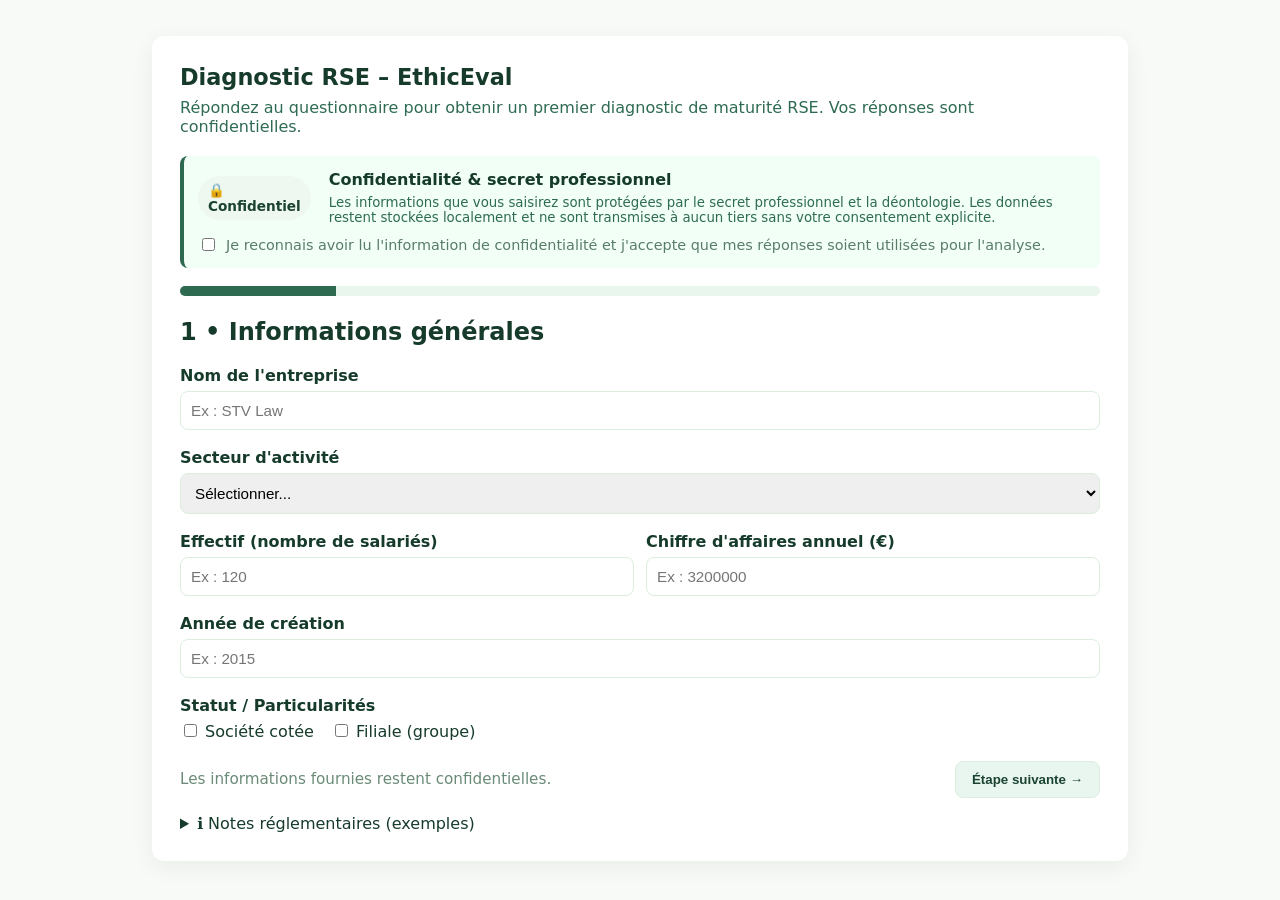
==== diagnostic.html @ 949f3e45 "Add files via upload" ====
<!DOCTYPE html>
<html lang="fr">
<head>
  <meta charset="utf-8" />
  <meta name="viewport" content="width=device-width,initial-scale=1" />
  <title>Diagnostic RSE – EthicEval</title>
  <link rel="stylesheet" href="style.css" />
  <style>
    body { font-family:Inter, system-ui, -apple-system, "Segoe UI", Roboto, "Helvetica Neue", Arial; margin:0; background:#f7faf6; color:#163b2b; }
    .container { max-width:920px; margin:36px auto; padding:28px; background:#fff; border-radius:12px; box-shadow:0 6px 24px rgba(12,34,24,0.06); }
    h1 { margin:0 0 8px 0; font-size:1.4rem; }
    p.lead { margin:8px 0 20px 0; color:#2f6b53; }
    .confidential { background:#f1fff6; border-left:4px solid #2d6a4f; padding:14px; border-radius:8px; margin-bottom:18px; }
    .confidential small { display:block; color:#2f6b53; margin-top:6px; }
    form { margin-top:10px; }
    .progress-bar { height:10px; background:#e8f6ee; border-radius:999px; overflow:hidden; margin-bottom:22px; }
    .progress { height:10px; background:#2d6a4f; width:0%; transition:width .35s ease; }
    .step { display:none; }
    .step.active { display:block; }
    .group { margin-bottom:18px; }
    .group .title { font-weight:700; margin-bottom:6px; }
    .options label { margin-right:14px; cursor:pointer; }
    input[type="text"], input[type="number"], input[type="date"], select, textarea, input[type="file"] { width:100%; padding:10px; border-radius:8px; border:1px solid #dbeede; box-sizing:border-box; font-size:0.95rem; }
    .nav { display:flex; justify-content:space-between; align-items:center; margin-top:20px; gap:8px; flex-wrap:wrap; }
    button { background:#1b4332; color:white; border:none; padding:10px 16px; border-radius:8px; cursor:pointer; font-weight:700; }
    button.secondary { background:#e9f6ef; color:#1b4332; border:1px solid #dbeede; }
    .helper { display:inline-block; margin-left:8px; padding:4px 8px; border-radius:8px; font-size:0.85rem; background:#f1fff6; border:1px solid #dbeede; color:#2f6b53; cursor:default; }
    details { margin-top:14px; }
    .muted { color:#6a8b77; font-size:0.95rem; }
    .hidden { display:none !important; }
    .alert { background:#fff4e6; border:1px solid #ffd8a8; padding:12px; border-radius:8px; color:#6a3b00; margin-bottom:12px; }
    .small { font-size:0.9rem; color:#5a7c6a; }
    .tag { display:inline-block; padding:6px 10px; border-radius:999px; background:#eef7f0; color:#1b4332; font-weight:700; margin-right:8px; font-size:0.85rem; }
    .faq details { margin-top:10px; }
  </style>
</head>
<body>
  <div class="container">
    <h1>Diagnostic RSE – EthicEval</h1>
    <p class="lead">Répondez au questionnaire pour obtenir un premier diagnostic de maturité RSE. Vos réponses sont confidentielles.</p>

    <div class="confidential" role="region" aria-label="Confidentialité">
      <div style="display:flex;align-items:center;gap:10px">
        <div class="tag">🔒 Confidentiel</div>
        <div>
          <strong>Confidentialité & secret professionnel</strong>
          <small>Les informations que vous saisirez sont protégées par le secret professionnel et la déontologie. Les données restent stockées localement et ne sont transmises à aucun tiers sans votre consentement explicite.</small>
        </div>
      </div>
      <div style="margin-top:10px">
        <label style="display:flex;gap:8px;align-items:center">
          <input id="ack_confidential" type="checkbox">
          <span class="small">Je reconnais avoir lu l'information de confidentialité et j'accepte que mes réponses soient utilisées pour l'analyse.</span>
        </label>
      </div>
    </div>

    <form id="diagnosticForm" autocomplete="off" novalidate>
      <div class="progress-bar" aria-hidden="true"><div class="progress" id="progress"></div></div>

      <!-- ========== ÉTAPE 1 : INFOS GÉNÉRALES ========== -->
      <div class="step active" data-step="1" id="step-1">
        <h2>1 • Informations générales</h2>
        <div class="group">
          <div class="title">Nom de l'entreprise</div>
          <input name="nom_entreprise" type="text" placeholder="Ex : STV Law">
        </div>
        <div class="group">
          <div class="title">Secteur d'activité</div>
          <select name="secteur">
            <option value="">Sélectionner...</option>
            <option value="industrie">Industrie</option>
            <option value="services">Services</option>
            <option value="commerce">Commerce</option>
            <option value="public">Secteur public / parapublic</option>
            <option value="autre">Autre</option>
          </select>
        </div>
        <div class="group" style="display:grid;grid-template-columns:1fr 1fr; gap:12px;">
          <div>
            <div class="title">Effectif (nombre de salariés)</div>
            <input name="effectif" id="effectif" type="number" min="0" placeholder="Ex : 120">
          </div>
          <div>
            <div class="title">Chiffre d'affaires annuel (€)</div>
            <input name="ca" id="ca" type="text" inputmode="numeric" placeholder="Ex : 3200000">
          </div>
        </div>
        <div class="group">
          <div class="title">Année de création</div>
          <input name="creation" type="number" min="1800" max="2100" placeholder="Ex : 2015">
        </div>
        <div class="group">
          <div class="title">Statut / Particularités</div>
          <label><input type="checkbox" name="statut_cote" value="oui"> Société cotée</label>
          <label style="margin-left:12px"><input type="checkbox" name="statut_filiale" value="oui"> Filiale (groupe)</label>
        </div>
        <div class="nav">
          <div class="muted">Les informations fournies restent confidentielles.</div>
          <div>
            <button type="button" id="next-to-gov" class="secondary">Étape suivante →</button>
          </div>
        </div>
      </div>

      <!-- ========== ÉTAPE 2 : GOUVERNANCE & ÉTHIQUE ========== -->
      <div class="step" data-step="2" id="step-2">
        <h2>2 • Gouvernance & éthique</h2>
        <div class="group">
          <div class="title">Disposez-vous d'un code de conduite / charte éthique ?</div>
          <div class="options">
            <label><input type="radio" name="code_conduite" value="oui"> Oui</label>
            <label><input type="radio" name="code_conduite" value="encours"> En cours</label>
            <label><input type="radio" name="code_conduite" value="non"> Non</label>
          </div>
        </div>
        <div class="group">
          <div class="title">Procédure de signalement (lanceurs d'alerte) ?</div>
          <div class="options">
            <label><input type="radio" name="alerte" value="oui"> Oui</label>
            <label><input type="radio" name="alerte" value="non"> Non</label>
          </div>
        </div>
        <div class="group">
          <div class="title">Formation RSE / conformité pour la direction ?</div>
          <div class="options">
            <label><input type="radio" name="formation_dir" value="oui"> Oui</label>
            <label><input type="radio" name="formation_dir" value="non"> Non</label>
          </div>
        </div>
        <div class="group">
          <div class="title">Raison d'être ou société à mission ?</div>
          <div class="options">
            <label><input type="radio" name="raison_etre" value="oui"> Oui</label>
            <label><input type="radio" name="raison_etre" value="non"> Non</label>
          </div>
        </div>
        <div class="group" data-min-employees="250" data-min-ca="40000000">
          <div class="title">Comité RSE / comité de durabilité ?</div>
          <div class="options">
            <label><input type="radio" name="comite_rse" value="oui"> Oui</label>
            <label><input type="radio" name="comite_rse" value="non"> Non</label>
          </div>
        </div>
        <div class="group" data-min-employees="250" data-min-ca="40000000">
          <div class="title">Cartographie des risques RSE ?</div>
          <div class="options">
            <label><input type="radio" name="carto_risques" value="oui"> Oui</label>
            <label><input type="radio" name="carto_risques" value="non"> Non</label>
          </div>
        </div>
        <div class="nav">
          <button type="button" id="back-to-1" class="secondary">← Retour</button>
          <button type="button" id="next-to-env">Étape suivante →</button>
        </div>
      </div>

      <!-- ========== ÉTAPE 3 : ENVIRONNEMENT ========== -->
      <div class="step" data-step="3" id="step-3">
        <h2>3 • Environnement</h2>
        <div class="group">
          <div class="title">Mesurez-vous vos émissions de gaz à effet de serre (Bilan GES) ?</div>
          <div class="options">
            <label><input type="radio" name="ges" value="oui"> Oui - scopes 1/2/3</label>
            <label><input type="radio" name="ges" value="partiel"> Partiellement</label>
            <label><input type="radio" name="ges" value="non"> Non</label>
          </div>
        </div>
        <div class="group">
          <div class="title">Plan de réduction des émissions et objectifs chiffrés ?</div>
          <div class="options">
            <label><input type="radio" name="plan_carbone" value="oui"> Oui</label>
            <label><input type="radio" name="plan_carbone" value="non"> Non</label>
          </div>
        </div>
        <div class="group" data-min-employees="250" data-min-ca="40000000">
          <div class="title">Reporting selon standards CSRD / ESRS ?</div>
          <div class="options">
            <label><input type="radio" name="reporting_esrs" value="oui"> Oui</label>
            <label><input type="radio" name="reporting_esrs" value="non"> Non</label>
          </div>
        </div>
        <div class="group">
          <div class="title">Politique achats responsables / critères environnementaux ?</div>
          <div class="options">
            <label><input type="radio" name="achats_responsables" value="oui"> Oui</label>
            <label><input type="radio" name="achats_responsables" value="non"> Non</label>
          </div>
        </div>
        <div class="group">
          <div class="title">Politique biodiversité / évaluation d'impact environnemental ?</div>
          <div class="options">
            <label><input type="radio" name="biodiversite" value="oui"> Oui</label>
            <label><input type="radio" name="biodiversite" value="non"> Non</label>
          </div>
        </div>
        <div class="nav">
          <button type="button" id="back-to-2" class="secondary">← Retour</button>
          <button type="button" id="next-to-social">Étape suivante →</button>
        </div>
      </div>

      <!-- ========== ÉTAPE 4 : SOCIAL & CAPITAL HUMAIN ========== -->
      <div class="step" data-step="4" id="step-4">
        <h2>4 • Social & capital humain</h2>
        <div class="group">
          <div class="title">Plan d'égalité professionnelle ?</div>
          <div class="options">
            <label><input type="radio" name="egalite" value="oui"> Oui</label>
            <label><input type="radio" name="egalite" value="encours"> En cours</label>
            <label><input type="radio" name="egalite" value="non"> Non</label>
          </div>
        </div>
        <div class="group">
          <div class="title">Politique diversité & inclusion ?</div>
          <div class="options">
            <label><input type="radio" name="diversite" value="oui"> Oui</label>
            <label><input type="radio" name="diversite" value="non"> Non</label>
          </div>
        </div>
        <div class="group">
          <div class="title">Actions prévention santé & sécurité (SST, RPS) ?</div>
          <div class="options">
            <label><input type="radio" name="sst" value="oui"> Oui</label>
            <label><input type="radio" name="sst" value="non"> Non</label>
          </div>
        </div>
        <div class="group" data-min-employees="250" data-min-ca="40000000">
          <div class="title">Dialogue social structuré / négociations QVT ?</div>
          <div class="options">
            <label><input type="radio" name="dialogue_social" value="oui"> Oui</label>
            <label><input type="radio" name="dialogue_social" value="non"> Non</label>
          </div>
        </div>
        <div class="group">
          <div class="title">Programmes de formation continue / upskilling ?</div>
          <div class="options">
            <label><input type="radio" name="formation_continue" value="oui"> Oui</label>
            <label><input type="radio" name="formation_continue" value="non"> Non</label>
          </div>
        </div>
        <div class="nav">
          <button type="button" id="back-to-3" class="secondary">← Retour</button>
          <button type="button" id="next-to-fourn">Étape suivante →</button>
        </div>
      </div>

      <!-- ========== ÉTAPE 5 : FOURNISSEURS & CHAÎNE D'APPROVISIONNEMENT ========== -->
      <div class="step" data-step="5" id="step-5">
        <h2>5 • Fournisseurs & chaîne d'approvisionnement</h2>
        <div class="group">
          <div class="title">Imposez-vous des critères RSE à vos fournisseurs ?</div>
          <div class="options">
            <label><input type="radio" name="fournisseurs" value="oui"> Oui</label>
            <label><input type="radio" name="fournisseurs" value="encours"> En cours</label>
            <label><input type="radio" name="fournisseurs" value="non"> Non</label>
          </div>
        </div>
        <div class="group" data-min-employees="500" data-min-ca="40000000">
          <div class="title">Plan de vigilance / cartographie risques fournisseurs ?</div>
          <div class="options">
            <label><input type="radio" name="devoir_vigilance" value="oui"> Oui</label>
            <label><input type="radio" name="devoir_vigilance" value="non"> Non</label>
          </div>
        </div>
        <div class="group">
          <div class="title">Réalisez-vous des audits RSE / questionnaires auprès de vos fournisseurs ?</div>
          <div class="options">
            <label><input type="radio" name="audit_fournisseurs" value="oui"> Oui</label>
            <label><input type="radio" name="audit_fournisseurs" value="non"> Non</label>
          </div>
        </div>
        <div class="nav">
          <button type="button" id="back-to-4" class="secondary">← Retour</button>
          <button type="button" id="next-to-docs">Étape suivante →</button>
        </div>
      </div>

      <!-- ========== ÉTAPE 6 : DÉPOSEZ VOS DOCUMENTS RSE ========== -->
      <div class="step" data-step="6" id="step-6">
        <h2>6 • Déposez vos documents RSE</h2>
        <p class="lead">Téléversez vos documents (charte éthique, bilan CO₂, règlement intérieur…). L’IA les analysera pour identifier vos points forts et vos axes d’amélioration.</p>

        <div class="group">
          <input type="file" name="docs_rse" id="docs_rse" multiple>
        </div>

        <div class="nav">
          <button type="button" id="back-to-5" class="secondary">← Retour</button>
          <button type="button" id="skip-docs" class="secondary">Passer cette étape →</button>
          <button type="submit" id="submit-docs">Terminer →</button>
        </div>

        <div class="faq">
          <details>
            <summary>Quels documents déposer ?</summary>
            <p>Charte éthique, bilan CO₂, règlement intérieur, politiques RSE ou tout document permettant d’évaluer vos pratiques.</p>
          </details>
          <details>
            <summary>Est-ce confidentiel ?</summary>
            <p>Oui. Tous les documents restent stockés localement et ne sont transmis à aucun tiers sans votre consentement.</p>
          </details>
        </div>
      </div>

    </form>

    <details style="margin-top:16px;">
      <summary>ℹ️ Notes réglementaires (exemples)</summary>
      <p class="small">Exemples d'obligations : PACTE, devoir de vigilance, CSRD/ESRS. Les seuils affichés servent à personnaliser le diagnostic et ne remplacent pas un audit juridique.</p>
    </details>

  </div>

  <script>
    const $ = (s, ctx=document) => ctx.querySelector(s);
    const $$ = (s, ctx=document) => Array.from(ctx.querySelectorAll(s));
    const steps = Array.from($$('.step'));
    const progressEl = $('#progress');
    let stepIndex = 0;
    const LS_PREFIX = 'ethiceval_';

    function lsSet(k, v) { try { localStorage.setItem(LS_PREFIX + k, v); } catch(e) {} }
    function lsGet(k) { try { return localStorage.getItem(LS_PREFIX + k); } catch(e){ return null; } }
    function lsAll() { const out = {}; try { for (let i=0;i<localStorage.length;i++) { const rawKey = localStorage.key(i); if (!rawKey.startsWith(LS_PREFIX)) continue; const key = rawKey.substring(LS_PREFIX.length); out[key] = localStorage.getItem(rawKey); } } catch(e){} return out; }

    function updateProgress() {
      const pct = Math.round(((stepIndex + 1) / steps.length) * 100);
      progressEl.style.width = pct + '%';
    }

    function showStep(index) {
      stepIndex = index;
      steps.forEach((s,i) => s.classList.toggle('active', i === index));
      updateProgress();
      setTimeout(() => {
        const first = steps[index].querySelector('input,select,textarea,button');
        if (first) first.focus();
      }, 100);
      applyConditionalVisibility();
    }

    function parseNumeric(val) { if (!val) return 0; const cleaned = String(val).replace(/[^\d.-]/g,''); const n = parseFloat(cleaned); return isNaN(n) ? 0 : n; }
    function getProfile() { const savedEffectif = lsGet('effectif') || $('#effectif').value || ''; const savedCa = lsGet('ca') || $('#ca').value || ''; const effectif = parseInt(savedEffectif) || 0; const ca = parseNumeric(savedCa) || 0; return { effectif, ca }; }

    function applyConditionalVisibility() {
      const { effectif, ca } = getProfile();
      $$('[data-min-employees], [data-min-ca]').forEach(el => {
        const minEmp = el.dataset.minEmployees ? parseInt(el.dataset.minEmployees) : null;
        const minCa = el.dataset.minCa ? parseFloat(el.dataset.minCa) : null;
        let show = true;
        if (minEmp && minCa) { show = (effectif >= minEmp) || (ca >= minCa); }
        else if (minEmp) { show = (effectif >= minEmp); }
        else if (minCa) { show = (ca >= minCa); }
        el.style.display = show ? 'block' : 'none';
      });
    }

    function restoreAll() {
      const all = lsAll();
      Object.keys(all).forEach(k => {
        const val = all[k];
        const el = document.querySelector(`[name="${k}"]`);
        if (!el) return;
        if (el.type === 'radio') {
          const r = document.querySelector(`[name="${k}"][value="${val}"]`);
          if (r) r.checked = true;
        } else if (el.type === 'checkbox') {
          if (el.value && el.value === val) el.checked = true;
          else el.checked = (val === 'true' || val === '1' || val === 'on');
        } else { el.value = val; }
      });
      applyConditionalVisibility();
    }

    function onInputChange(e) {
      const el = e.target;
      if (!el.name) return;
      if (el.type === 'radio') { if (el.checked) lsSet(el.name, el.value); }
      else if (el.type === 'checkbox') { lsSet(el.name, el.checked ? (el.value || 'true') : 'false'); }
      else { lsSet(el.name, el.value); }
      if (el.name === 'effectif' || el.name === 'ca') applyConditionalVisibility();
    }

    // Navigation boutons
    $('#next-to-gov').onclick = () => { if(!$('#ack_confidential').checked){alert("Veuillez accepter la confidentialité.");return;} lsSet('effectif',$('#effectif').value||''); lsSet('ca',$('#ca').value||''); showStep(1); };
    $('#back-to-1').onclick = () => showStep(0);
    $('#next-to-env').onclick = () => showStep(2);
    $('#back-to-2').onclick = () => showStep(1);
    $('#next-to-social').onclick = () => showStep(3);
    $('#back-to-3').onclick = () => showStep(2);
    $('#next-to-fourn').onclick = () => showStep(4);
    $('#back-to-4').onclick = () => showStep(3);
    $('#next-to-docs').onclick = () => showStep(5);
    $('#back-to-5').onclick = () => showStep(4);

    $('#skip-docs').onclick = () => { window.location.href='resultats.html'; };
    $('#submit-docs').onclick = () => { window.location.href='resultats.html'; };

    document.getElementById('diagnosticForm').addEventListener('submit', function(e){
      e.preventDefault();
      if (!$('#ack_confidential').checked) { alert("Veuillez accepter la confidentialité."); return; }
      $$('input,select,textarea').forEach(el => { if(!el.name) return; if(el.type==='radio'){if(el.checked) lsSet(el.name,el.value);} else if(el.type==='checkbox'){lsSet(el.name,el.checked?(el.value||'true'):'false');} else {lsSet(el.name,el.value);} });
      window.location.href='resultats.html';
    });

    $$('input,select,textarea').forEach(inp => { inp.addEventListener('change', onInputChange); inp.addEventListener('input', onInputChange); });

    window.addEventListener('load', () => { restoreAll(); updateProgress(); applyConditionalVisibility(); });
    document.addEventListener('keydown', function(e){ if(e.key==='Enter'){ const active = steps[stepIndex]; if(document.activeElement && document.activeElement.tagName==='TEXTAREA') return; e.preventDefault(); if(stepIndex<steps.length-1) showStep(stepIndex+1); }});
  </script>
</body>
</html>
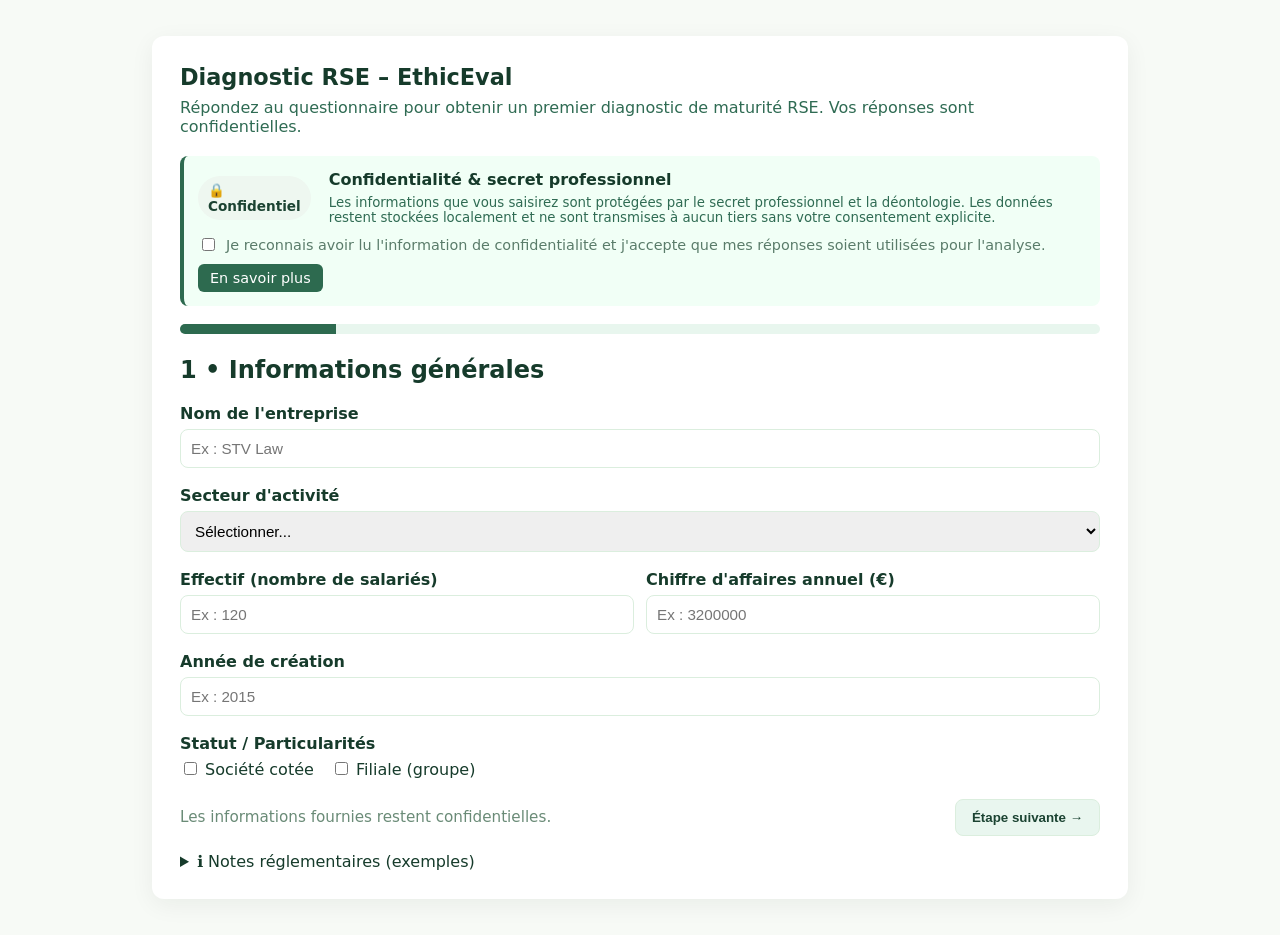
==== commit f72ec401: "Add files via upload" ====
--- a/diagnostic.html
+++ b/diagnostic.html
@@ -12,6 +12,7 @@
     p.lead { margin:8px 0 20px 0; color:#2f6b53; }
     .confidential { background:#f1fff6; border-left:4px solid #2d6a4f; padding:14px; border-radius:8px; margin-bottom:18px; }
     .confidential small { display:block; color:#2f6b53; margin-top:6px; }
+    .confidential .learn-more { margin-top:10px; display:inline-block; background:#2d6a4f; color:#fff; padding:6px 12px; border-radius:6px; text-decoration:none; font-size:0.9rem; }
     form { margin-top:10px; }
     .progress-bar { height:10px; background:#e8f6ee; border-radius:999px; overflow:hidden; margin-bottom:22px; }
     .progress { height:10px; background:#2d6a4f; width:0%; transition:width .35s ease; }
@@ -39,6 +40,7 @@
     <h1>Diagnostic RSE – EthicEval</h1>
     <p class="lead">Répondez au questionnaire pour obtenir un premier diagnostic de maturité RSE. Vos réponses sont confidentielles.</p>
 
+    <!-- ======= CONFIDENTIALITÉ À CHAQUE ÉTAPE ======= -->
     <div class="confidential" role="region" aria-label="Confidentialité">
       <div style="display:flex;align-items:center;gap:10px">
         <div class="tag">🔒 Confidentiel</div>
@@ -53,6 +55,7 @@
           <span class="small">Je reconnais avoir lu l'information de confidentialité et j'accepte que mes réponses soient utilisées pour l'analyse.</span>
         </label>
       </div>
+      <a href="politique-confidentialite.html" target="_blank" class="learn-more">En savoir plus</a>
     </div>
 
     <form id="diagnosticForm" autocomplete="off" novalidate>
@@ -266,8 +269,8 @@
         <div class="group">
           <div class="title">Réalisez-vous des audits RSE / questionnaires auprès de vos fournisseurs ?</div>
           <div class="options">
-            <label><input type="radio" name="audit_fournisseurs" value="oui"> Oui</label>
-            <label><input type="radio" name="audit_fournisseurs" value="non"> Non</label>
+            <label><input type="radio" name="audits_fournisseurs" value="oui"> Oui</label>
+            <label><input type="radio" name="audits_fournisseurs" value="non"> Non</label>
           </div>
         </div>
         <div class="nav">
@@ -276,33 +279,19 @@
         </div>
       </div>
 
-      <!-- ========== ÉTAPE 6 : DÉPOSEZ VOS DOCUMENTS RSE ========== -->
+      <!-- ========== ÉTAPE 6 : DOCUMENTS ========== -->
       <div class="step" data-step="6" id="step-6">
-        <h2>6 • Déposez vos documents RSE</h2>
-        <p class="lead">Téléversez vos documents (charte éthique, bilan CO₂, règlement intérieur…). L’IA les analysera pour identifier vos points forts et vos axes d’amélioration.</p>
-
-        <div class="group">
-          <input type="file" name="docs_rse" id="docs_rse" multiple>
-        </div>
-
+        <h2>6 • Documents</h2>
+        <div class="group">
+          <div class="title">Téléchargez vos documents de gouvernance, RSE et conformité (facultatif)</div>
+          <input type="file" name="docs[]" multiple>
+        </div>
         <div class="nav">
           <button type="button" id="back-to-5" class="secondary">← Retour</button>
-          <button type="button" id="skip-docs" class="secondary">Passer cette étape →</button>
-          <button type="submit" id="submit-docs">Terminer →</button>
-        </div>
-
-        <div class="faq">
-          <details>
-            <summary>Quels documents déposer ?</summary>
-            <p>Charte éthique, bilan CO₂, règlement intérieur, politiques RSE ou tout document permettant d’évaluer vos pratiques.</p>
-          </details>
-          <details>
-            <summary>Est-ce confidentiel ?</summary>
-            <p>Oui. Tous les documents restent stockés localement et ne sont transmis à aucun tiers sans votre consentement.</p>
-          </details>
-        </div>
-      </div>
-
+          <button type="button" id="skip-docs" class="secondary">Passer →</button>
+          <button type="submit" id="submit-docs">Terminer</button>
+        </div>
+      </div>
     </form>
 
     <details style="margin-top:16px;">
@@ -324,65 +313,19 @@
     function lsGet(k) { try { return localStorage.getItem(LS_PREFIX + k); } catch(e){ return null; } }
     function lsAll() { const out = {}; try { for (let i=0;i<localStorage.length;i++) { const rawKey = localStorage.key(i); if (!rawKey.startsWith(LS_PREFIX)) continue; const key = rawKey.substring(LS_PREFIX.length); out[key] = localStorage.getItem(rawKey); } } catch(e){} return out; }
 
-    function updateProgress() {
-      const pct = Math.round(((stepIndex + 1) / steps.length) * 100);
-      progressEl.style.width = pct + '%';
-    }
-
-    function showStep(index) {
-      stepIndex = index;
-      steps.forEach((s,i) => s.classList.toggle('active', i === index));
-      updateProgress();
-      setTimeout(() => {
-        const first = steps[index].querySelector('input,select,textarea,button');
-        if (first) first.focus();
-      }, 100);
-      applyConditionalVisibility();
-    }
+    function updateProgress() { const pct = Math.round(((stepIndex + 1) / steps.length) * 100); progressEl.style.width = pct + '%'; }
+
+    function showStep(index) { stepIndex = index; steps.forEach((s,i) => s.classList.toggle('active', i === index)); updateProgress(); setTimeout(() => { const first = steps[index].querySelector('input,select,textarea,button'); if (first) first.focus(); }, 100); applyConditionalVisibility(); }
 
     function parseNumeric(val) { if (!val) return 0; const cleaned = String(val).replace(/[^\d.-]/g,''); const n = parseFloat(cleaned); return isNaN(n) ? 0 : n; }
     function getProfile() { const savedEffectif = lsGet('effectif') || $('#effectif').value || ''; const savedCa = lsGet('ca') || $('#ca').value || ''; const effectif = parseInt(savedEffectif) || 0; const ca = parseNumeric(savedCa) || 0; return { effectif, ca }; }
 
-    function applyConditionalVisibility() {
-      const { effectif, ca } = getProfile();
-      $$('[data-min-employees], [data-min-ca]').forEach(el => {
-        const minEmp = el.dataset.minEmployees ? parseInt(el.dataset.minEmployees) : null;
-        const minCa = el.dataset.minCa ? parseFloat(el.dataset.minCa) : null;
-        let show = true;
-        if (minEmp && minCa) { show = (effectif >= minEmp) || (ca >= minCa); }
-        else if (minEmp) { show = (effectif >= minEmp); }
-        else if (minCa) { show = (ca >= minCa); }
-        el.style.display = show ? 'block' : 'none';
-      });
-    }
-
-    function restoreAll() {
-      const all = lsAll();
-      Object.keys(all).forEach(k => {
-        const val = all[k];
-        const el = document.querySelector(`[name="${k}"]`);
-        if (!el) return;
-        if (el.type === 'radio') {
-          const r = document.querySelector(`[name="${k}"][value="${val}"]`);
-          if (r) r.checked = true;
-        } else if (el.type === 'checkbox') {
-          if (el.value && el.value === val) el.checked = true;
-          else el.checked = (val === 'true' || val === '1' || val === 'on');
-        } else { el.value = val; }
-      });
-      applyConditionalVisibility();
-    }
-
-    function onInputChange(e) {
-      const el = e.target;
-      if (!el.name) return;
-      if (el.type === 'radio') { if (el.checked) lsSet(el.name, el.value); }
-      else if (el.type === 'checkbox') { lsSet(el.name, el.checked ? (el.value || 'true') : 'false'); }
-      else { lsSet(el.name, el.value); }
-      if (el.name === 'effectif' || el.name === 'ca') applyConditionalVisibility();
-    }
-
-    // Navigation boutons
+    function applyConditionalVisibility() { const { effectif, ca } = getProfile(); $$('[data-min-employees], [data-min-ca]').forEach(el => { const minEmp = el.dataset.minEmployees ? parseInt(el.dataset.minEmployees) : null; const minCa = el.dataset.minCa ? parseFloat(el.dataset.minCa) : null; let show = true; if (minEmp && minCa) { show = (effectif >= minEmp) || (ca >= minCa); } else if (minEmp) { show = (effectif >= minEmp); } else if (minCa) { show = (ca >= minCa); } el.style.display = show ? 'block' : 'none'; }); }
+
+    function restoreAll() { const all = lsAll(); Object.keys(all).forEach(k => { const val = all[k]; const el = document.querySelector(`[name="${k}"]`); if (!el) return; if (el.type === 'radio') { const r = document.querySelector(`[name="${k}"][value="${val}"]`); if (r) r.checked = true; } else if (el.type === 'checkbox') { if (el.value && el.value === val) el.checked = true; else el.checked = (val === 'true' || val === '1' || val === 'on'); } else { el.value = val; } }); applyConditionalVisibility(); }
+
+    function onInputChange(e) { const el = e.target; if (!el.name) return; if (el.type === 'radio') { if (el.checked) lsSet(el.name, el.value); } else if (el.type === 'checkbox') { lsSet(el.name, el.checked ? (el.value || 'true') : 'false'); } else { lsSet(el.name, el.value); } if (el.name === 'effectif' || el.name === 'ca') applyConditionalVisibility(); }
+
     $('#next-to-gov').onclick = () => { if(!$('#ack_confidential').checked){alert("Veuillez accepter la confidentialité.");return;} lsSet('effectif',$('#effectif').value||''); lsSet('ca',$('#ca').value||''); showStep(1); };
     $('#back-to-1').onclick = () => showStep(0);
     $('#next-to-env').onclick = () => showStep(2);
@@ -393,19 +336,10 @@
     $('#back-to-4').onclick = () => showStep(3);
     $('#next-to-docs').onclick = () => showStep(5);
     $('#back-to-5').onclick = () => showStep(4);
-
     $('#skip-docs').onclick = () => { window.location.href='resultats.html'; };
     $('#submit-docs').onclick = () => { window.location.href='resultats.html'; };
-
-    document.getElementById('diagnosticForm').addEventListener('submit', function(e){
-      e.preventDefault();
-      if (!$('#ack_confidential').checked) { alert("Veuillez accepter la confidentialité."); return; }
-      $$('input,select,textarea').forEach(el => { if(!el.name) return; if(el.type==='radio'){if(el.checked) lsSet(el.name,el.value);} else if(el.type==='checkbox'){lsSet(el.name,el.checked?(el.value||'true'):'false');} else {lsSet(el.name,el.value);} });
-      window.location.href='resultats.html';
-    });
-
+    document.getElementById('diagnosticForm').addEventListener('submit', function(e){ e.preventDefault(); if (!$('#ack_confidential').checked) { alert("Veuillez accepter la confidentialité."); return; } $$('input,select,textarea').forEach(el => { if(!el.name) return; if(el.type==='radio'){if(el.checked) lsSet(el.name,el.value);} else if(el.type==='checkbox'){lsSet(el.name,el.checked?(el.value||'true'):'false');} else {lsSet(el.name,el.value);} }); window.location.href='resultats.html'; });
     $$('input,select,textarea').forEach(inp => { inp.addEventListener('change', onInputChange); inp.addEventListener('input', onInputChange); });
-
     window.addEventListener('load', () => { restoreAll(); updateProgress(); applyConditionalVisibility(); });
     document.addEventListener('keydown', function(e){ if(e.key==='Enter'){ const active = steps[stepIndex]; if(document.activeElement && document.activeElement.tagName==='TEXTAREA') return; e.preventDefault(); if(stepIndex<steps.length-1) showStep(stepIndex+1); }});
   </script>
